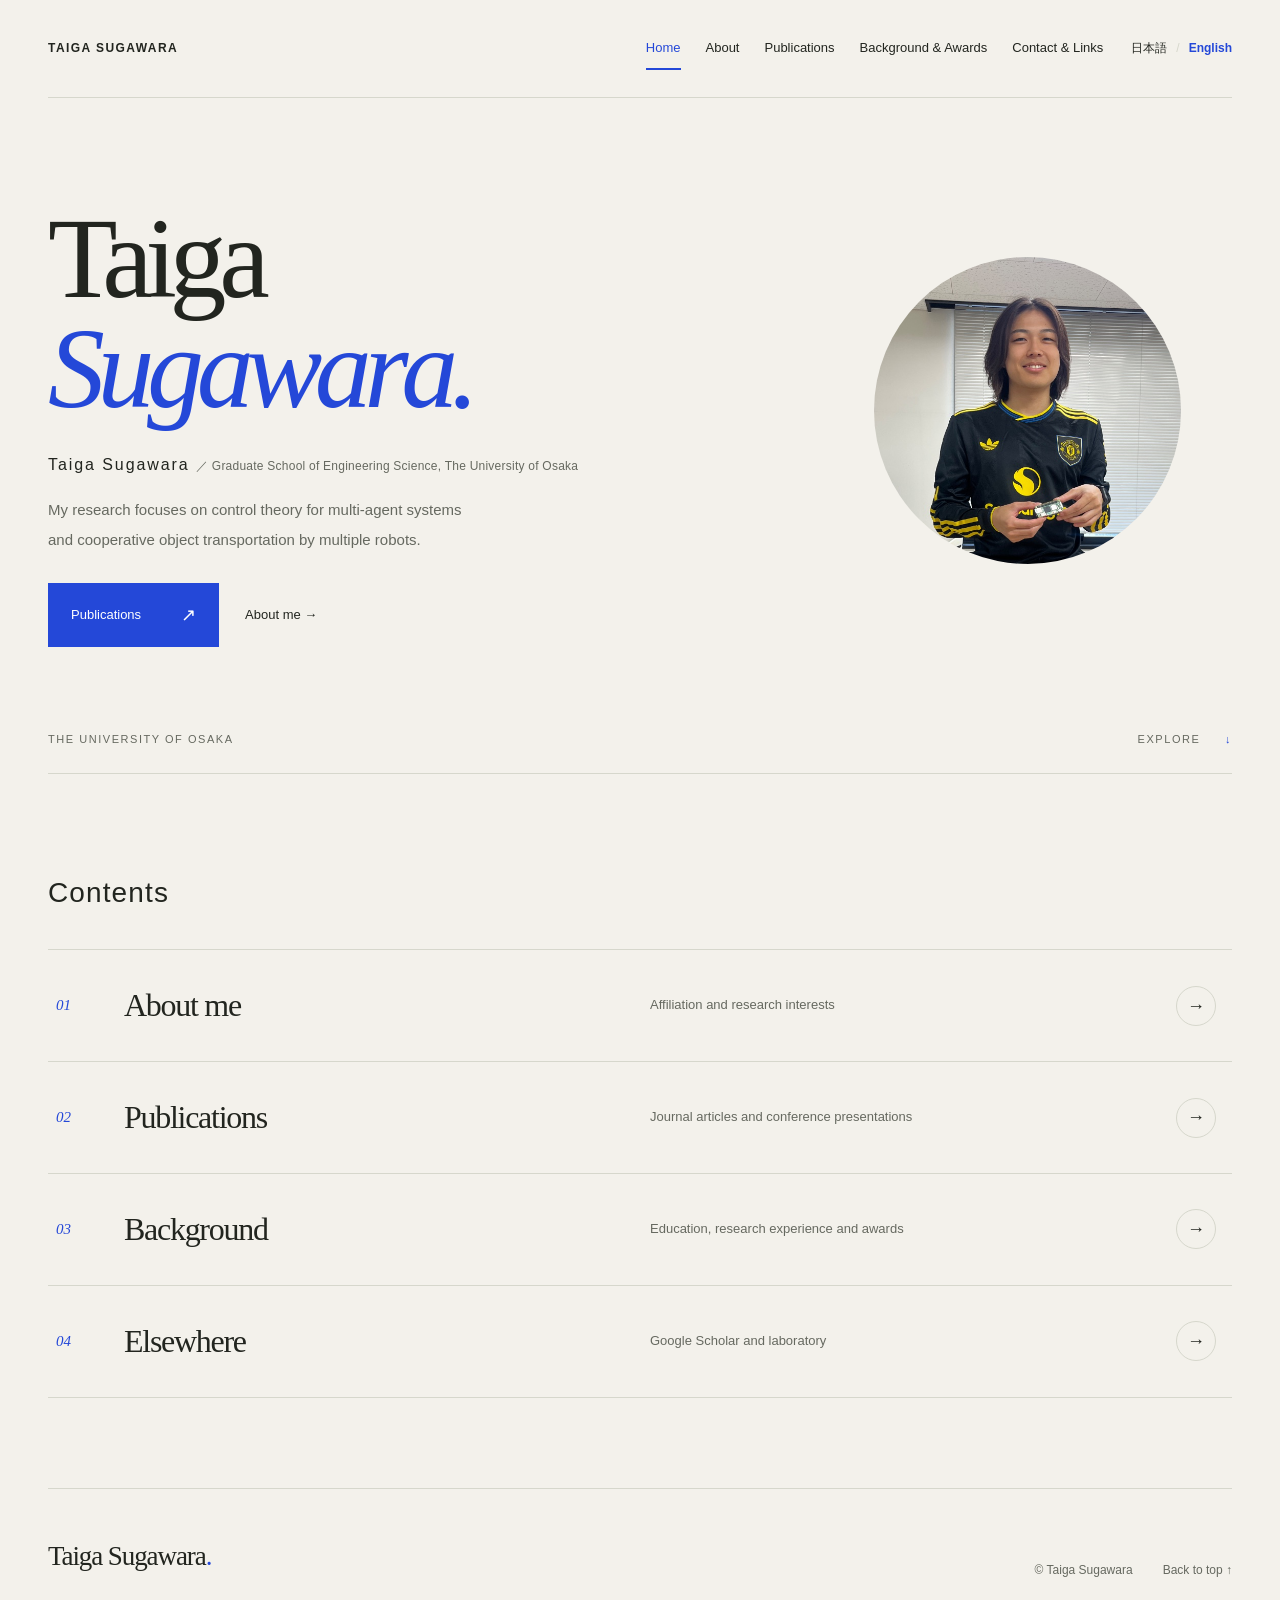
==== en/index.html @ 9e9e1ac8 "Add English pages, profile photo, OGP and CCTA 2026 paper - Add English versions under en/ with a la" ====
<!DOCTYPE html>
<html lang="en">
<head>
  <meta charset="UTF-8">
  <meta name="viewport" content="width=device-width, initial-scale=1">
  <meta name="description" content="Personal website of Taiga Sugawara, a master's student at the Graduate School of Engineering Science, The University of Osaka. Research, publications, education and awards.">
  <meta name="color-scheme" content="light">
  <title>Taiga Sugawara</title>
  <link rel="icon" href="../assets/favicon.svg" type="image/svg+xml">
  <link rel="apple-touch-icon" href="../assets/apple-touch-icon.png">
  <meta property="og:type" content="website">
  <meta property="og:site_name" content="Taiga Sugawara">
  <meta property="og:title" content="Taiga Sugawara">
  <meta property="og:description" content="Personal website of Taiga Sugawara, a master's student at the Graduate School of Engineering Science, The University of Osaka. Research, publications, education and awards.">
  <meta property="og:url" content="https://taiga-sugawara.github.io/en/">
  <meta property="og:image" content="https://taiga-sugawara.github.io/assets/ogp.png">
  <meta property="og:locale" content="en_US">
  <meta name="twitter:card" content="summary_large_image">
  <link rel="stylesheet" href="../style.css">
  <link rel="alternate" hreflang="ja" href="../index.html">
  <link rel="alternate" hreflang="en" href="index.html">
</head>
<body id="top" class="home">
  <a class="skip" href="#main">Skip to main content</a>
  <div class="wrap">
    <header>
      <a class="brand" href="index.html" aria-label="Go to home">TAIGA SUGAWARA</a>
      <nav aria-label="Main navigation">
        <a href="index.html" aria-current="page">Home</a>
        <a href="about.html">About</a>
        <a href="publications.html">Publications</a>
        <a href="career.html">Background &amp; Awards</a>
        <a href="links.html">Contact &amp; Links</a>
      </nav>
      <div class="language-switch" role="group" aria-label="Language"><a href="../index.html" lang="ja" hreflang="ja">日本語</a><span aria-hidden="true">/</span><span lang="en" aria-current="true">English</span></div>
    </header>
    <main id="main">
      <section class="hero" aria-labelledby="name">
        <div class="hero-copy">
          <h1 id="name" lang="en">Taiga<br><em>Sugawara.</em></h1>
          <p class="japanese-name">Taiga Sugawara <span>／ Graduate School of Engineering Science, The University of Osaka</span></p>
          <p class="hero-description">My research focuses on control theory for multi-agent systems<br class="desktop-break">and cooperative object transportation by multiple robots.</p>
          <div class="hero-actions"><a class="button" href="publications.html">Publications <span aria-hidden="true">↗</span></a><a class="text-link" href="about.html">About me →</a></div>
        </div>
        <figure class="portrait"><img src="../assets/profile.jpg" alt="Photo of Taiga Sugawara" width="600" height="600"></figure>
        <div class="hero-bottom"><span>THE UNIVERSITY OF OSAKA</span><a href="#explore">EXPLORE <span aria-hidden="true">↓</span></a></div>
      </section>
      <section class="explore-heading" id="explore" aria-labelledby="explore-title"><h2 id="explore-title">Contents</h2></section>
      <div class="home-pages" aria-label="Explore the website">
        <a class="home-page-link" href="about.html"><span class="link-index">01</span><strong><span lang="en">About me</span></strong><small>Affiliation and research interests</small><span class="arrow" aria-hidden="true">→</span></a>
        <a class="home-page-link" href="publications.html"><span class="link-index">02</span><strong><span lang="en">Publications</span></strong><small>Journal articles and conference presentations</small><span class="arrow" aria-hidden="true">→</span></a>
        <a class="home-page-link" href="career.html"><span class="link-index">03</span><strong><span lang="en">Background</span></strong><small>Education, research experience and awards</small><span class="arrow" aria-hidden="true">→</span></a>
        <a class="home-page-link" href="links.html"><span class="link-index">04</span><strong><span lang="en">Elsewhere</span></strong><small>Google Scholar and laboratory</small><span class="arrow" aria-hidden="true">→</span></a>
      </div>
    </main>
    <footer><div><a class="footer-name" href="index.html">Taiga Sugawara<span aria-hidden="true">.</span></a></div><div class="footer-meta"><span>© Taiga Sugawara</span><a href="#top">Back to top ↑</a></div></footer>
  </div>
</body>
</html>
---- style.css ----
:root {
  --paper: #f3f1eb;
  --ink: #22251f;
  --muted: #666960;
  --line: #d6d7cc;
  --accent: #2448d8;
  --serif: Georgia, 'Times New Roman', serif;
  --sans: -apple-system, BlinkMacSystemFont, 'Hiragino Kaku Gothic ProN', 'Yu Gothic', sans-serif;
}
* { box-sizing: border-box; }
html { scroll-behavior: smooth; scroll-padding-top: 30px; }
body { margin: 0; background: var(--paper); color: var(--ink); font-family: var(--sans); line-height: 1.9; overflow-wrap: anywhere; -webkit-font-smoothing: antialiased; }
::selection { background: var(--accent); color: white; }
a { color: inherit; text-underline-offset: .3em; transition: color .2s, background .2s, border-color .2s; }
a:hover { color: var(--accent); }
a:focus-visible { outline: 2px solid var(--accent); outline-offset: 6px; }
img { max-width: 100%; height: auto; display: block; }
figure { margin: 0; }
.wrap { width: min(100% - 96px, 1320px); margin-inline: auto; }
.skip { position: absolute; top: -100px; left: 16px; z-index: 10; padding: 8px 16px; background: white; }
.skip:focus { top: 8px; }
header { display: flex; justify-content: space-between; align-items: center; gap: 28px; padding-block: 27px; border-bottom: 1px solid var(--line); }
.brand { display: inline-flex; align-items: center; flex-shrink: 0; gap: 13px; text-decoration: none; font-size: 12px; font-weight: 650; letter-spacing: .12em; line-height: 1.5; }
nav { display: flex; flex-wrap: wrap; gap: 25px; font-size: 13px; }
nav a { position: relative; padding-block: 9px; text-decoration: none; white-space: nowrap; }
nav a::after { content: ''; position: absolute; bottom: 0; left: 0; width: 100%; height: 2px; background: var(--accent); transform: scaleX(0); transform-origin: left; transition: transform .2s; }
nav a:hover::after, nav a[aria-current='page']::after { transform: scaleX(1); }
nav a[aria-current='page'] { color: var(--accent); }
.hero { position: relative; display: grid; grid-template-columns: 1fr; align-items: center; column-gap: 12px; padding-top: 76px; }
.eyebrow { margin: 0; color: var(--accent); font-size: 10px; letter-spacing: .15em; font-weight: 600; }
.tiny-dot { display: inline-block; width: 6px; height: 6px; background: var(--accent); border-radius: 50%; margin-right: 9px; vertical-align: 1px; }
h1 { margin: 30px 0 18px; font-family: var(--serif); font-size: clamp(74px, 8.9vw, 130px); font-weight: 400; letter-spacing: -.065em; line-height: .97; }
h1 em { font-weight: 400; color: var(--accent); }
.japanese-name { margin: 25px 0 0; font-size: 16px; letter-spacing: .12em; }
.japanese-name span { font-size: 12px; letter-spacing: .02em; color: var(--muted); }
.intro { margin: 38px 0 15px; font-size: clamp(20px, 2vw, 27px); line-height: 1.8; letter-spacing: .07em; }
.hero-description { color: var(--muted); font-size: 15px; line-height: 2; }
.hero-actions { display: flex; flex-wrap: wrap; align-items: center; gap: 26px; margin-top: 28px; }
.button { display: inline-flex; align-items: center; justify-content: space-between; gap: 40px; padding: 14px 22px; background: var(--accent); border: 1px solid var(--accent); color: white; font-size: 13px; text-decoration: none; }
.button:hover { background: var(--ink); border-color: var(--ink); color: white; }
.button span { font-size: 18px; }
.text-link { font-size: 13px; text-decoration: none; }
.hero-bottom { grid-column: 1 / -1; display: flex; justify-content: space-between; padding-block: 50px 23px; margin-top: 32px; border-bottom: 1px solid var(--line); font-size: 11px; letter-spacing: .14em; color: var(--muted); }
.hero-bottom a { text-decoration: none; }
.hero-bottom a span { padding-left: 20px; color: var(--accent); }
.explore-heading { padding-block: 80px 30px; }
.explore-heading h2 { margin: 12px 0 0; font-size: 28px; font-weight: 400; letter-spacing: .04em; }
.explore-heading > p:last-child { margin: 8px 0 0; color: var(--muted); font-family: var(--serif); font-size: 17px; font-style: italic; }
.home-pages { padding-bottom: 90px; }
.home-page-link { display: grid; grid-template-columns: 48px minmax(230px, 1fr) minmax(0, 1fr) 48px; align-items: center; gap: 20px; padding: 25px 8px; border-bottom: 1px solid var(--line); text-decoration: none; transition: background .2s, padding .2s; }
.home-page-link:first-child { border-top: 1px solid var(--line); }
.home-page-link:hover { padding-inline: 18px; background: #e8e9e2; }
.link-index { font-family: var(--serif); color: var(--accent); font-style: italic; font-size: 15px; }
.home-page-link strong { display: flex; align-items: baseline; flex-wrap: wrap; gap: 18px; font-weight: 400; }
.home-page-link strong > span:first-child { font-family: var(--serif); font-size: 32px; letter-spacing: -.04em; }
.link-jp { font-size: 12px; color: var(--muted); }
.home-page-link small { font-size: 13px; color: var(--muted); }
.arrow { display: grid; place-items: center; width: 40px; height: 40px; border: 1px solid var(--line); border-radius: 50%; font-size: 18px; transition: background .2s, color .2s; }
.home-page-link:hover .arrow { background: var(--accent); border-color: var(--accent); color: white; }
.breadcrumb { margin: 26px 0 0; font-size: 12px; color: var(--muted); }
.breadcrumb a { text-decoration: none; }
.breadcrumb span { margin-inline: 12px; color: #999b90; }
.section { display: grid; grid-template-columns: minmax(190px, .8fr) minmax(0, 2fr); gap: 70px; padding-block: 72px 100px; }
.page-section { min-height: 62vh; }
.page-section > div:first-child { align-self: start; position: sticky; top: 32px; }
.section-label { margin: 0 0 18px; color: var(--accent); font-size: 11px; letter-spacing: .17em; }
h1.page-title { font-family: var(--sans); margin: 0; font-size: clamp(26px, 3vw, 38px); font-weight: 400; letter-spacing: .04em; line-height: 1.6; }
.section-note { margin-top: 24px; font-size: 13px; }
.content { min-width: 0; max-width: 830px; animation: arrive .65s ease both; }
.content > :first-child { margin-top: 0; }
.content > :last-child { margin-bottom: 0; }
.content p { font-size: 15px; line-height: 2.15; }
#about .content > p { font-size: 19px; line-height: 2.15; margin-bottom: 40px; }
.detail { display: grid; grid-template-columns: 105px minmax(0, 1fr); gap: 24px; padding-block: 24px; border-top: 1px solid var(--line); font-size: 14px; }
.detail:last-child { border-bottom: 1px solid var(--line); }
dt { color: var(--muted); font-size: 13px; }
dd { margin: 0; }
.note, .venue { color: var(--muted); }
.activity { padding: 32px 0; border-bottom: 1px solid var(--line); }
.activity:first-child { padding-top: 0; }
.activity h2 { font-size: 23px; font-weight: 400; line-height: 1.7; margin: 12px 0 18px; letter-spacing: .03em; }
.activity p { margin: 0; }
.activity .research-link { padding-top: 22px; font-size: 12px; }
h2.group-title { margin: 48px 0 20px; display: flex; align-items: center; gap: 18px; font-size: 14px; font-weight: 500; color: var(--accent); }
h2.group-title::after { content: ''; height: 1px; background: var(--line); flex: 1; }
.publications { list-style: none; padding: 0; margin: 0; }
#publications .content { counter-reset: papers; }
.publications li { position: relative; padding: 25px 0 25px 40px; border-bottom: 1px solid var(--line); counter-increment: papers; }
.publications li::before { content: counter(papers, decimal-leading-zero); position: absolute; top: 26px; left: 0; color: var(--muted); font-size: 12px; font-family: var(--serif); font-style: italic; }
.pub-year { color: var(--accent); font-size: 11px; letter-spacing: .08em; }
.publications h3 { font-size: 18px; line-height: 1.7; font-weight: 500; margin: 10px 0 14px; }
.publications h3[lang='en'] { font-family: var(--serif); font-size: 23px; line-height: 1.4; letter-spacing: -.02em; }
.publications h3 a { text-decoration: none; }
.publications h3 a:hover { text-decoration: underline; }
.publications p { margin: 6px 0; font-size: 13px; line-height: 1.9; }
.publications strong { font-weight: 600; color: var(--accent); }
.publications .pub-link { font-size: 12px; margin-top: 14px; }
.source-link { font-size: 12px; }
.timeline { margin: 0; }
.external { display: flex; align-items: center; justify-content: space-between; gap: 24px; padding: 30px 0; border-bottom: 1px solid var(--line); font-family: var(--serif); font-size: 28px; text-decoration: none; }
.external:first-child { border-top: 1px solid var(--line); }
.external small { display: block; margin-top: 7px; font-family: var(--sans); font-size: 12px; color: var(--muted); }
.external > span:last-child { color: var(--accent); font-family: var(--sans); font-size: 24px; transition: transform .2s; }
.external:hover > span:last-child { transform: translate(3px, -3px); }
footer { display: flex; justify-content: space-between; align-items: end; gap: 30px; padding-block: 42px; border-top: 1px solid var(--line); }
.footer-name { font-family: var(--serif); font-size: 27px; letter-spacing: -.04em; text-decoration: none; }
.footer-name span { color: var(--accent); }
footer p { margin: 3px 0 0; color: var(--muted); font-size: 12px; letter-spacing: .03em; }
.footer-meta { display: flex; flex-wrap: wrap; gap: 30px; font-size: 12px; color: var(--muted); }
.footer-meta a { text-decoration: none; }
@keyframes arrive { from { opacity: 0; transform: translateY(12px); } to { opacity: 1; transform: translateY(0); } }
@media (min-width: 1500px) { .hero { padding-top: 95px; } }
@media (max-width: 1050px) {
  .wrap { width: calc(100% - 64px); }
  nav { gap: 17px; font-size: 12px; }
  .hero { padding-top: 56px; }
  h1 { font-size: clamp(70px, 9.5vw, 105px); }
  .japanese-name span { display: block; margin-top: 8px; }
  .home-page-link { grid-template-columns: 30px minmax(210px, 1fr) minmax(0, 1fr) 40px; gap: 12px; }
  .section { gap: 40px; grid-template-columns: 190px minmax(0, 1fr); }
}
@media (max-width: 760px) {
  .wrap { width: calc(100% - 40px); }
  header { flex-direction: column; align-items: flex-start; gap: 20px; padding-block: 20px 14px; }
  nav { width: 100%; gap: 8px 20px; }
  nav a { padding-block: 6px; }
  .brand { font-size: 11px; }
  .hero { grid-template-columns: 1fr; padding-top: 46px; }
  h1 { font-size: clamp(72px, 15vw, 108px); margin-top: 26px; }
  .eyebrow { font-size: 9px; }
  .japanese-name { font-size: 15px; }
  .japanese-name span { font-size: 12px; }
  .intro { margin-top: 30px; font-size: 23px; }
  .hero-description { font-size: 14px; }
  .hero-actions { gap: 22px; }
  .hero-bottom { margin-top: 0; padding-top: 32px; font-size: 10px; }
  .explore-heading { padding-top: 54px; }
  .explore-heading h2 { font-size: 23px; }
  .home-page-link { grid-template-columns: 24px minmax(0, 1fr) 36px; gap: 12px; padding-block: 20px; }
  .home-page-link strong { gap: 8px 14px; }
  .home-page-link strong > span:first-child { font-size: 28px; }
  .home-page-link small { grid-column: 2; grid-row: 2; font-size: 12px; }
  .home-page-link .arrow { grid-column: 3; grid-row: 1 / 3; width: 34px; height: 34px; }
  .link-index { grid-row: 1; }
  .home-pages { padding-bottom: 60px; }
  .section { grid-template-columns: 1fr; gap: 38px; padding-block: 42px 64px; }
  .page-section > div:first-child { position: static; }
  h1.page-title { font-size: 30px; }
  .section-label { margin-bottom: 8px; }
  #about .content > p { font-size: 17px; }
  .detail { grid-template-columns: 75px minmax(0, 1fr); gap: 16px; font-size: 13px; }
  .activity h2 { font-size: 21px; }
  .publications li { padding-left: 26px; }
  .publications h3 { font-size: 16px; }
  .publications h3[lang='en'] { font-size: 21px; }
  .external { font-size: 24px; }
  footer { align-items: flex-start; flex-direction: column; gap: 24px; padding-block: 32px; }
  .footer-meta { width: 100%; justify-content: space-between; gap: 15px; }
}
@media (prefers-reduced-motion: reduce) {
  html { scroll-behavior: auto; }
  *, *::before, *::after { animation: none !important; transition: none !important; }
}

/* Keep the current page when switching language. */
header { flex-wrap: wrap; }
header > nav { margin-left: auto; }
.language-switch { display: flex; align-items: center; gap: 9px; font-size: 12px; white-space: nowrap; }
.language-switch a { text-decoration: none; }
.language-switch [aria-current] { color: var(--accent); font-weight: 600; }
.language-switch > span[aria-hidden] { color: var(--line); }
.translation-note { font-size: 12px !important; color: var(--muted); }
html[lang='en'] .detail { grid-template-columns: 110px minmax(0, 1fr); }
html[lang='en'] h1.page-title { letter-spacing: 0; }
@media (max-width: 1050px) {
  header > nav { order: 3; width: 100%; margin-left: 0; }
  .language-switch { margin-left: auto; }
}
@media (max-width: 760px) {
  header { flex-direction: row; align-items: center; }
  html[lang='en'] .detail { grid-template-columns: 90px minmax(0, 1fr); }
}

/* Profile photo beside the hero name. */
.hero { grid-template-columns: minmax(0, 1fr) auto; }
.portrait { width: clamp(220px, 24vw, 340px); aspect-ratio: 1; margin-right: 4vw; border-radius: 50%; overflow: hidden; background: var(--line); }
.portrait img { width: 100%; height: 100%; object-fit: cover; }
@media (max-width: 1050px) {
  .portrait { width: clamp(180px, 24vw, 240px); margin-right: 0; }
}
@media (max-width: 760px) {
  .hero { grid-template-columns: 1fr; }
  .portrait { grid-row: 1; width: 160px; }
}
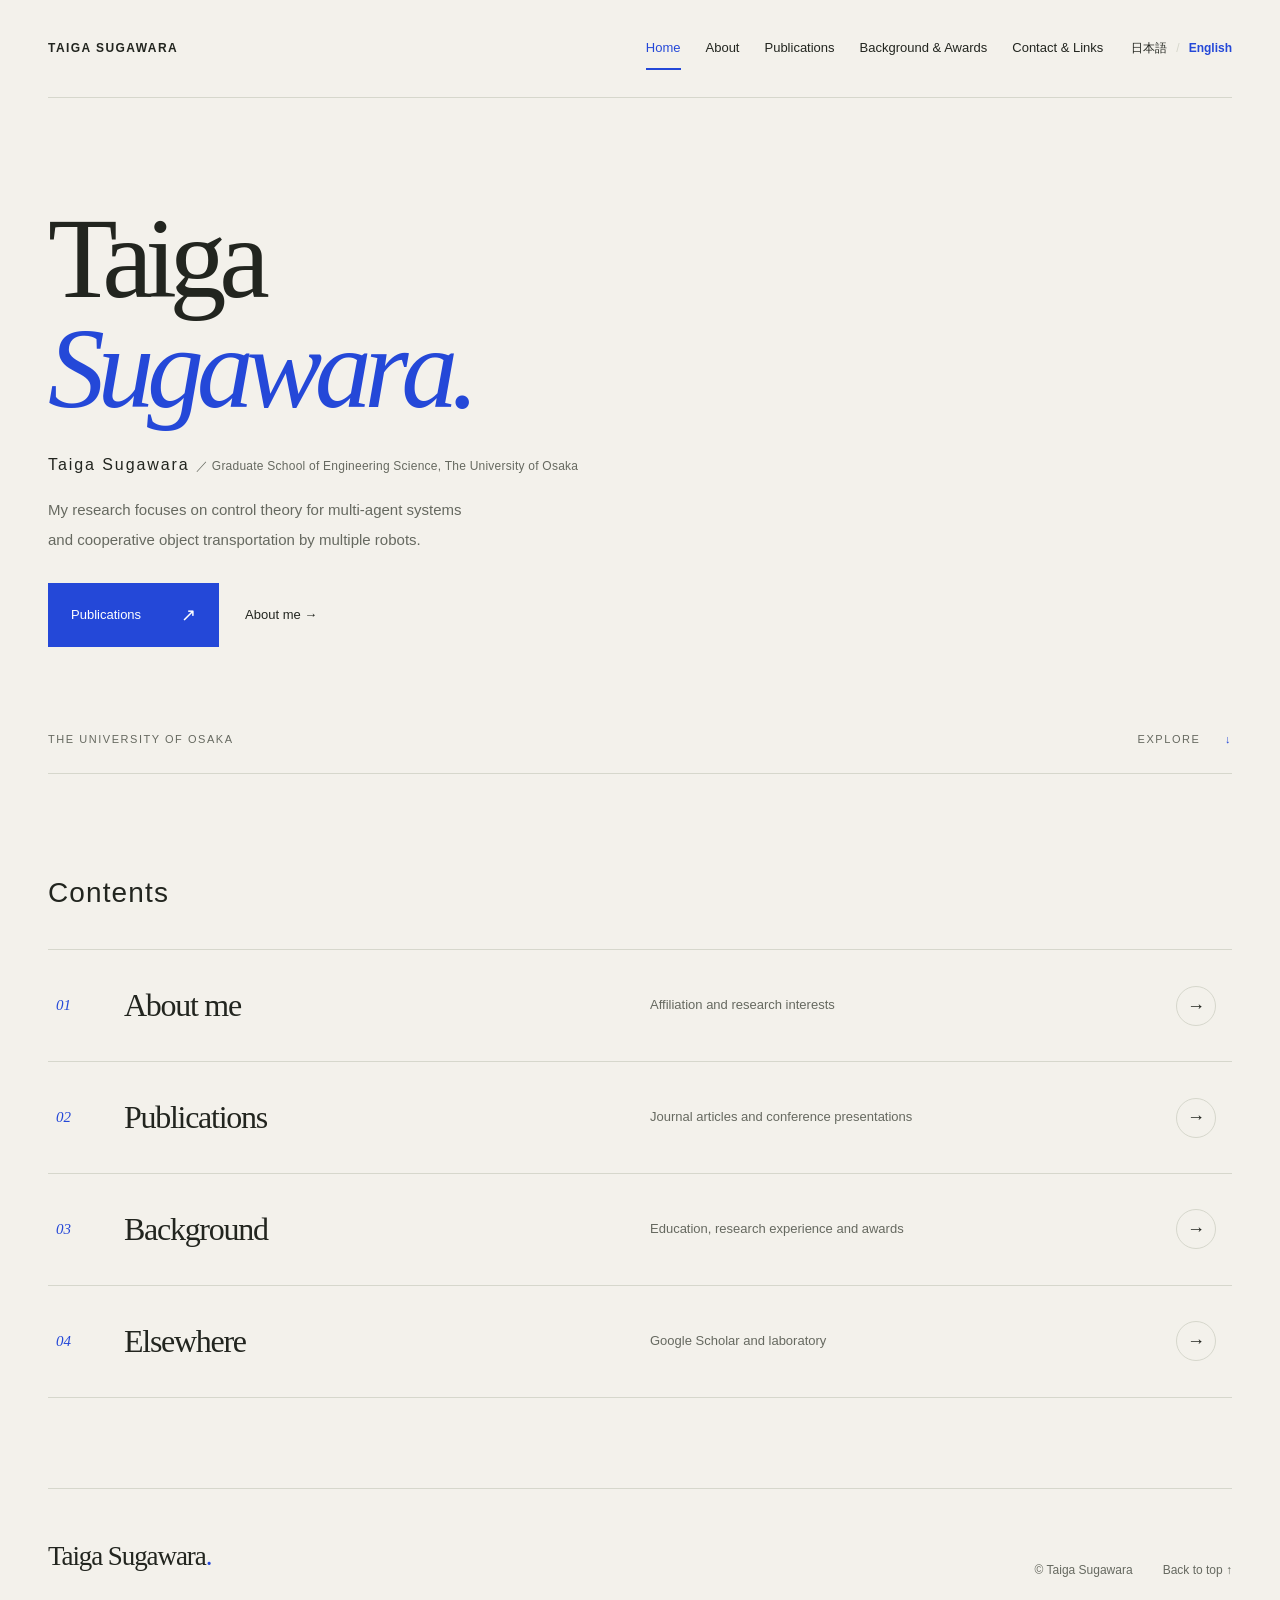
==== commit 2d2b4899: "Remove profile photo from the home page Co-Authored-By: Claude Opus 5.5 <noreply@anthropic.com>" ====
--- a/en/index.html
+++ b/en/index.html
@@ -42,7 +42,6 @@
           <p class="hero-description">My research focuses on control theory for multi-agent systems<br class="desktop-break">and cooperative object transportation by multiple robots.</p>
           <div class="hero-actions"><a class="button" href="publications.html">Publications <span aria-hidden="true">↗</span></a><a class="text-link" href="about.html">About me →</a></div>
         </div>
-        <figure class="portrait"><img src="../assets/profile.jpg" alt="Photo of Taiga Sugawara" width="600" height="600"></figure>
         <div class="hero-bottom"><span>THE UNIVERSITY OF OSAKA</span><a href="#explore">EXPLORE <span aria-hidden="true">↓</span></a></div>
       </section>
       <section class="explore-heading" id="explore" aria-labelledby="explore-title"><h2 id="explore-title">Contents</h2></section>
--- a/style.css
+++ b/style.css
@@ -180,15 +180,3 @@
   header { flex-direction: row; align-items: center; }
   html[lang='en'] .detail { grid-template-columns: 90px minmax(0, 1fr); }
 }
-
-/* Profile photo beside the hero name. */
-.hero { grid-template-columns: minmax(0, 1fr) auto; }
-.portrait { width: clamp(220px, 24vw, 340px); aspect-ratio: 1; margin-right: 4vw; border-radius: 50%; overflow: hidden; background: var(--line); }
-.portrait img { width: 100%; height: 100%; object-fit: cover; }
-@media (max-width: 1050px) {
-  .portrait { width: clamp(180px, 24vw, 240px); margin-right: 0; }
-}
-@media (max-width: 760px) {
-  .hero { grid-template-columns: 1fr; }
-  .portrait { grid-row: 1; width: 160px; }
-}
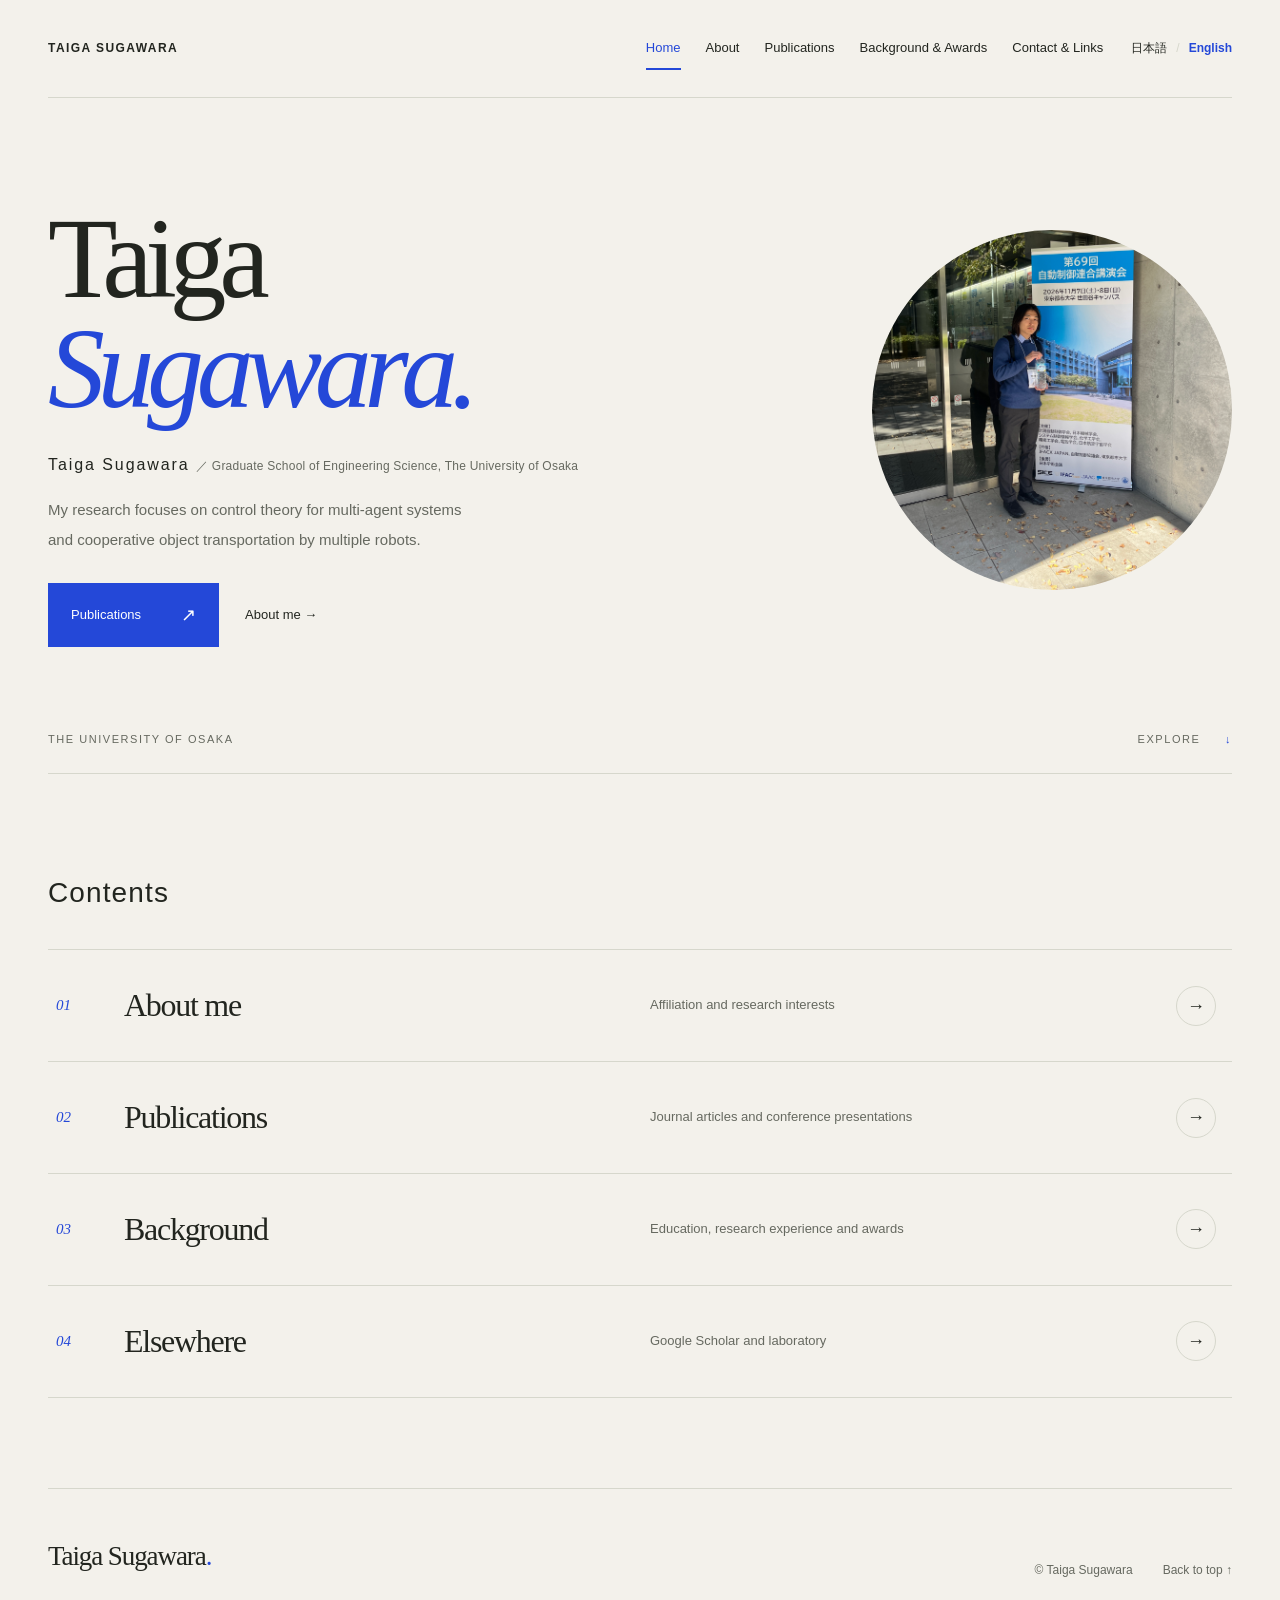
==== commit 97786bb0: "Add circular portrait to home pages" ====
--- a/en/index.html
+++ b/en/index.html
@@ -42,6 +42,7 @@
           <p class="hero-description">My research focuses on control theory for multi-agent systems<br class="desktop-break">and cooperative object transportation by multiple robots.</p>
           <div class="hero-actions"><a class="button" href="publications.html">Publications <span aria-hidden="true">↗</span></a><a class="text-link" href="about.html">About me →</a></div>
         </div>
+        <img class="hero-portrait" src="../IMG_2040.JPG" alt="Portrait of Taiga Sugawara" width="360" height="360" fetchpriority="high">
         <div class="hero-bottom"><span>THE UNIVERSITY OF OSAKA</span><a href="#explore">EXPLORE <span aria-hidden="true">↓</span></a></div>
       </section>
       <section class="explore-heading" id="explore" aria-labelledby="explore-title"><h2 id="explore-title">Contents</h2></section>
--- a/style.css
+++ b/style.css
@@ -26,7 +26,8 @@
 nav a::after { content: ''; position: absolute; bottom: 0; left: 0; width: 100%; height: 2px; background: var(--accent); transform: scaleX(0); transform-origin: left; transition: transform .2s; }
 nav a:hover::after, nav a[aria-current='page']::after { transform: scaleX(1); }
 nav a[aria-current='page'] { color: var(--accent); }
-.hero { position: relative; display: grid; grid-template-columns: 1fr; align-items: center; column-gap: 12px; padding-top: 76px; }
+.hero { position: relative; display: grid; grid-template-columns: minmax(0, 1fr) minmax(240px, 360px); align-items: center; column-gap: 40px; padding-top: 76px; }
+.hero-portrait { width: 100%; aspect-ratio: 1; height: auto; border-radius: 50%; object-fit: cover; object-position: center bottom; }
 .eyebrow { margin: 0; color: var(--accent); font-size: 10px; letter-spacing: .15em; font-weight: 600; }
 .tiny-dot { display: inline-block; width: 6px; height: 6px; background: var(--accent); border-radius: 50%; margin-right: 9px; vertical-align: 1px; }
 h1 { margin: 30px 0 18px; font-family: var(--serif); font-size: clamp(74px, 8.9vw, 130px); font-weight: 400; letter-spacing: -.065em; line-height: .97; }
@@ -113,7 +114,7 @@
 @media (max-width: 1050px) {
   .wrap { width: calc(100% - 64px); }
   nav { gap: 17px; font-size: 12px; }
-  .hero { padding-top: 56px; }
+  .hero { grid-template-columns: minmax(0, 1fr) minmax(220px, 30%); padding-top: 56px; }
   h1 { font-size: clamp(70px, 9.5vw, 105px); }
   .japanese-name span { display: block; margin-top: 8px; }
   .home-page-link { grid-template-columns: 30px minmax(210px, 1fr) minmax(0, 1fr) 40px; gap: 12px; }
@@ -126,6 +127,7 @@
   nav a { padding-block: 6px; }
   .brand { font-size: 11px; }
   .hero { grid-template-columns: 1fr; padding-top: 46px; }
+  .hero-portrait { width: min(76vw, 300px); justify-self: center; margin-top: 36px; }
   h1 { font-size: clamp(72px, 15vw, 108px); margin-top: 26px; }
   .eyebrow { font-size: 9px; }
   .japanese-name { font-size: 15px; }
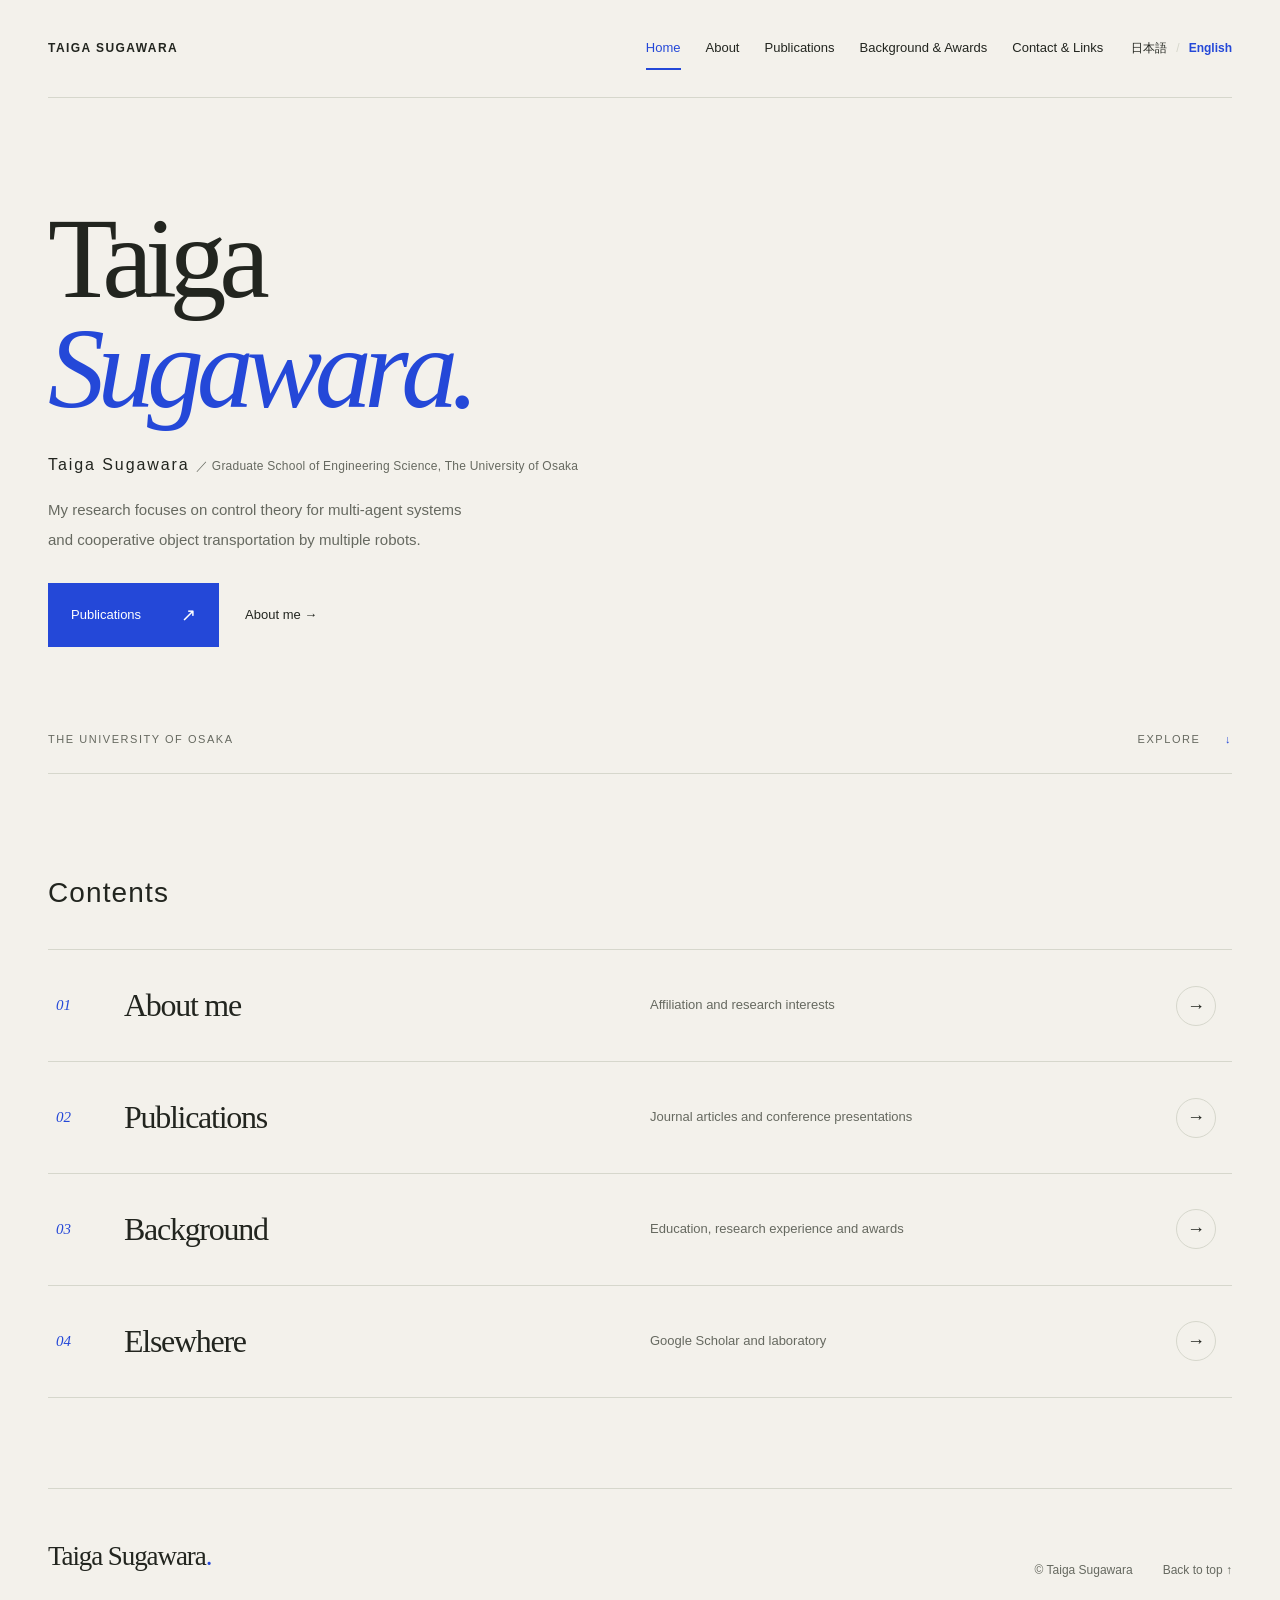
==== commit 60dc8115: "Remove portrait from home pages" ====
--- a/en/index.html
+++ b/en/index.html
@@ -16,7 +16,7 @@
   <meta property="og:image" content="https://taiga-sugawara.github.io/assets/ogp.png">
   <meta property="og:locale" content="en_US">
   <meta name="twitter:card" content="summary_large_image">
-  <link rel="stylesheet" href="../style.css">
+  <link rel="stylesheet" href="../style.css?v=no-portrait-20261110">
   <link rel="alternate" hreflang="ja" href="../index.html">
   <link rel="alternate" hreflang="en" href="index.html">
 </head>
@@ -42,7 +42,6 @@
           <p class="hero-description">My research focuses on control theory for multi-agent systems<br class="desktop-break">and cooperative object transportation by multiple robots.</p>
           <div class="hero-actions"><a class="button" href="publications.html">Publications <span aria-hidden="true">↗</span></a><a class="text-link" href="about.html">About me →</a></div>
         </div>
-        <img class="hero-portrait" src="../IMG_2040.JPG" alt="Portrait of Taiga Sugawara" width="360" height="360" fetchpriority="high">
         <div class="hero-bottom"><span>THE UNIVERSITY OF OSAKA</span><a href="#explore">EXPLORE <span aria-hidden="true">↓</span></a></div>
       </section>
       <section class="explore-heading" id="explore" aria-labelledby="explore-title"><h2 id="explore-title">Contents</h2></section>
--- a/style.css
+++ b/style.css
@@ -26,8 +26,7 @@
 nav a::after { content: ''; position: absolute; bottom: 0; left: 0; width: 100%; height: 2px; background: var(--accent); transform: scaleX(0); transform-origin: left; transition: transform .2s; }
 nav a:hover::after, nav a[aria-current='page']::after { transform: scaleX(1); }
 nav a[aria-current='page'] { color: var(--accent); }
-.hero { position: relative; display: grid; grid-template-columns: minmax(0, 1fr) minmax(240px, 360px); align-items: center; column-gap: 40px; padding-top: 76px; }
-.hero-portrait { width: 100%; aspect-ratio: 1; height: auto; border-radius: 50%; object-fit: cover; object-position: center bottom; }
+.hero { position: relative; display: grid; grid-template-columns: 1fr; align-items: center; column-gap: 12px; padding-top: 76px; }
 .eyebrow { margin: 0; color: var(--accent); font-size: 10px; letter-spacing: .15em; font-weight: 600; }
 .tiny-dot { display: inline-block; width: 6px; height: 6px; background: var(--accent); border-radius: 50%; margin-right: 9px; vertical-align: 1px; }
 h1 { margin: 30px 0 18px; font-family: var(--serif); font-size: clamp(74px, 8.9vw, 130px); font-weight: 400; letter-spacing: -.065em; line-height: .97; }
@@ -114,7 +113,7 @@
 @media (max-width: 1050px) {
   .wrap { width: calc(100% - 64px); }
   nav { gap: 17px; font-size: 12px; }
-  .hero { grid-template-columns: minmax(0, 1fr) minmax(220px, 30%); padding-top: 56px; }
+  .hero { padding-top: 56px; }
   h1 { font-size: clamp(70px, 9.5vw, 105px); }
   .japanese-name span { display: block; margin-top: 8px; }
   .home-page-link { grid-template-columns: 30px minmax(210px, 1fr) minmax(0, 1fr) 40px; gap: 12px; }
@@ -127,7 +126,6 @@
   nav a { padding-block: 6px; }
   .brand { font-size: 11px; }
   .hero { grid-template-columns: 1fr; padding-top: 46px; }
-  .hero-portrait { width: min(76vw, 300px); justify-self: center; margin-top: 36px; }
   h1 { font-size: clamp(72px, 15vw, 108px); margin-top: 26px; }
   .eyebrow { font-size: 9px; }
   .japanese-name { font-size: 15px; }
